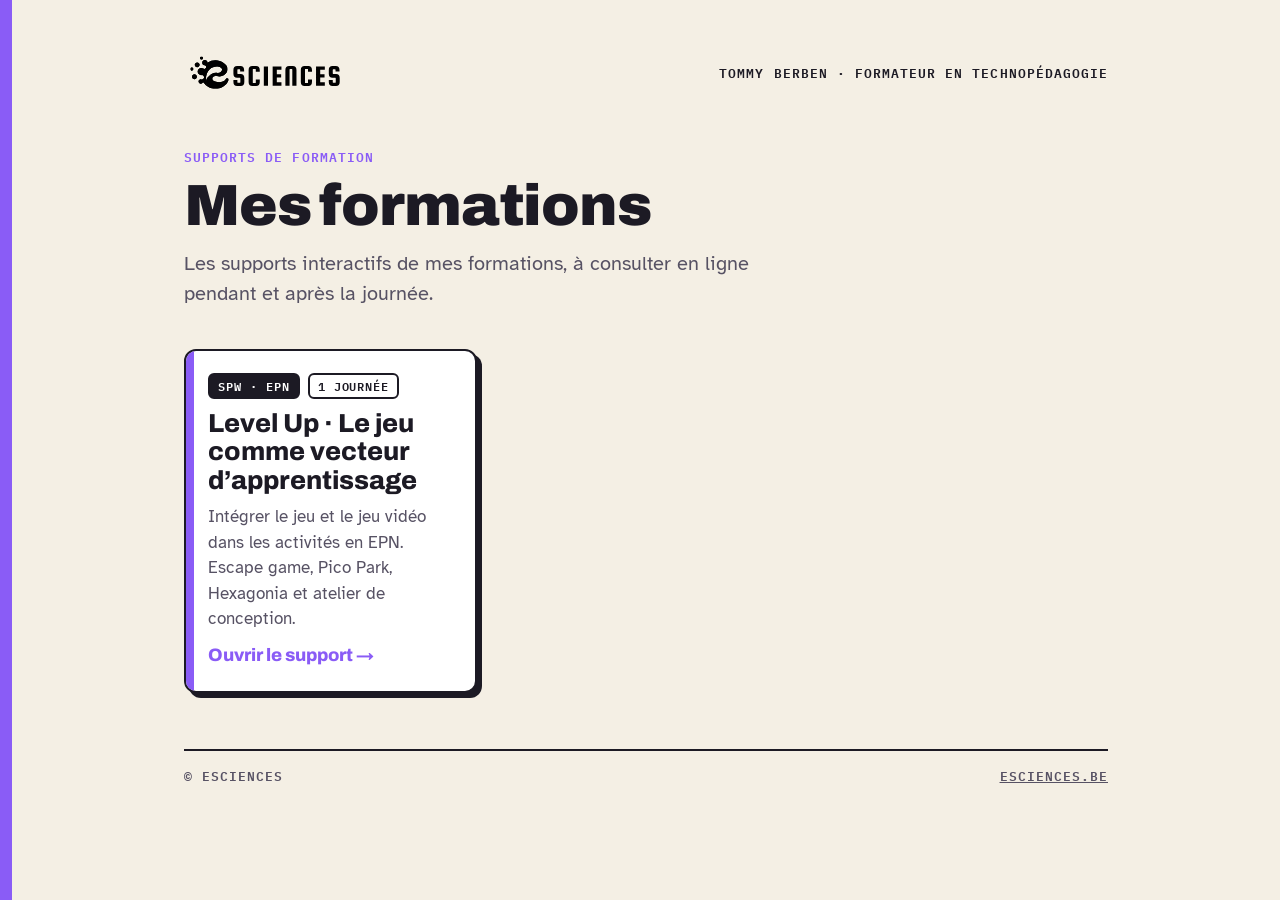
==== index.html @ e2caca7a "Ajoute le support Level Up (EPN, jeu et apprentissage) et la page d'accueil Co-Authored-By: Claude O" ====
<!DOCTYPE html>
<html lang="fr">
<head>
<meta charset="utf-8">
<meta name="viewport" content="width=device-width, initial-scale=1">
<title>Formations eSCIENCES · Tommy Berben</title>
<link rel="preconnect" href="https://fonts.googleapis.com">
<link rel="preconnect" href="https://fonts.gstatic.com" crossorigin>
<link href="https://fonts.googleapis.com/css2?family=Atkinson+Hyperlegible:wght@400;700&family=Archivo:wght@800;900&family=IBM+Plex+Mono:wght@500;600&display=swap" rel="stylesheet">
<style>
  :root{--paper:#f4efe4;--ink:#1c1a24;--ink-soft:#575264;--acc:#8a5cf6}
  *{box-sizing:border-box;margin:0;padding:0}
  body{background:var(--paper);color:var(--ink);font-family:'Atkinson Hyperlegible',system-ui,sans-serif;font-size:18px;line-height:1.5;min-height:100vh;border-left:12px solid var(--acc)}
  .wrap{max-width:980px;margin:0 auto;padding:48px 28px 64px}
  header{display:flex;justify-content:space-between;align-items:center;gap:20px;flex-wrap:wrap}
  header img{height:52px}
  .mono{font-family:'IBM Plex Mono',monospace;font-size:13px;font-weight:600;letter-spacing:.08em;text-transform:uppercase}
  .kicker{color:var(--acc);margin-top:48px}
  h1{font-family:'Archivo',sans-serif;font-weight:900;font-size:clamp(36px,6vw,58px);line-height:1.02;letter-spacing:-.02em;margin-top:8px}
  .lead{font-size:20px;max-width:640px;margin-top:14px;color:var(--ink-soft)}
  .grid{display:grid;grid-template-columns:repeat(auto-fill,minmax(290px,1fr));gap:22px;margin-top:40px}
  .card{display:flex;flex-direction:column;gap:10px;background:#fff;border:2px solid var(--ink);border-radius:12px;box-shadow:5px 5px 0 var(--ink);padding:22px;color:inherit;text-decoration:none;transition:transform .12s,box-shadow .12s;position:relative;overflow:hidden}
  .card::before{content:"";position:absolute;left:0;top:0;bottom:0;width:8px;background:var(--c,var(--acc))}
  .card:hover{transform:translate(-2px,-2px);box-shadow:7px 7px 0 var(--ink)}
  .card h2{font-family:'Archivo',sans-serif;font-weight:800;font-size:26px;line-height:1.1}
  .chips{display:flex;gap:8px;flex-wrap:wrap}
  .chip{border:2px solid var(--ink);border-radius:6px;padding:2px 8px;font-size:12px}
  .chip.on{background:var(--ink);color:#fff}
  .card p{color:var(--ink-soft);font-size:17px}
  .go{margin-top:auto;font-family:'Archivo',sans-serif;font-weight:800;color:var(--c,var(--acc))}
  footer{margin-top:56px;padding-top:16px;border-top:2px solid var(--ink);display:flex;justify-content:space-between;gap:16px;flex-wrap:wrap;color:var(--ink-soft)}
  footer a{color:inherit}
</style>
</head>
<body>
<div class="wrap">
  <header>
    <img src="assets/logo.svg" alt="eSCIENCES">
    <span class="mono">Tommy Berben · formateur en technopédagogie</span>
  </header>

  <p class="mono kicker">Supports de formation</p>
  <h1>Mes formations</h1>
  <p class="lead">Les supports interactifs de mes formations, à consulter en ligne pendant et après la journée.</p>

  <div class="grid">
    <a class="card" href="epn-jeu-apprentissage/" style="--c:#8a5cf6">
      <div class="chips"><span class="chip on mono">SPW · EPN</span><span class="chip mono">1 journée</span></div>
      <h2>Level Up · Le jeu comme vecteur d’apprentissage</h2>
      <p>Intégrer le jeu et le jeu vidéo dans les activités en EPN. Escape game, Pico Park, Hexagonia et atelier de conception.</p>
      <span class="go">Ouvrir le support →</span>
    </a>
  </div>

  <footer>
    <span class="mono">© eSCIENCES</span>
    <a class="mono" href="https://www.esciences.be">esciences.be</a>
  </footer>
</div>
</body>
</html>
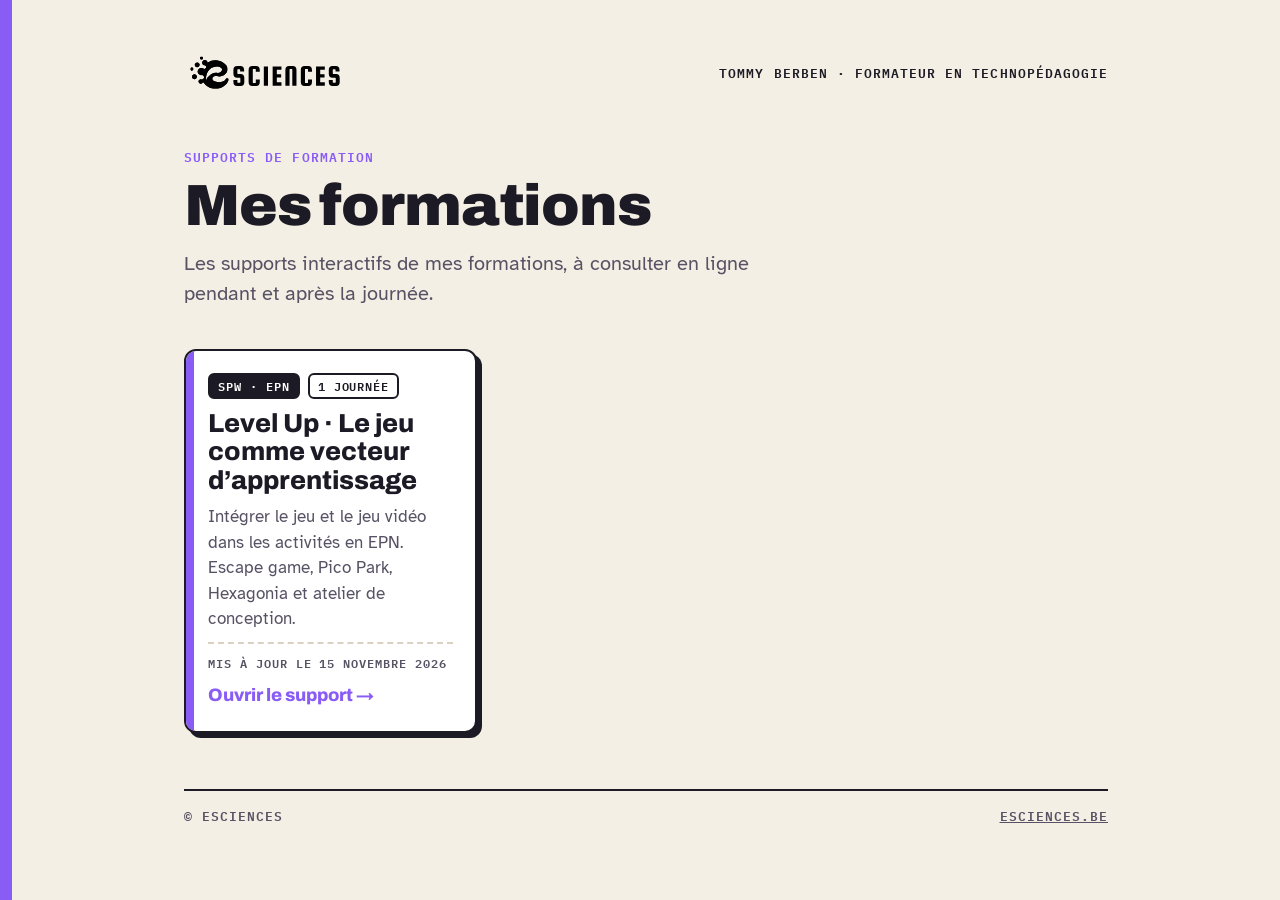
==== commit 0bafc0d4: "Affiche la date de dernière mise à jour sur les cartes de formation Co-Authored-By: Claude Opus 5.5 " ====
--- a/index.html
+++ b/index.html
@@ -27,7 +27,8 @@
   .chip{border:2px solid var(--ink);border-radius:6px;padding:2px 8px;font-size:12px}
   .chip.on{background:var(--ink);color:#fff}
   .card p{color:var(--ink-soft);font-size:17px}
-  .go{margin-top:auto;font-family:'Archivo',sans-serif;font-weight:800;color:var(--c,var(--acc))}
+  .maj{margin-top:auto;font-size:12px;color:var(--ink-soft);border-top:2px dashed #d9d2c3;padding-top:10px}
+  .go{font-family:'Archivo',sans-serif;font-weight:800;color:var(--c,var(--acc))}
   footer{margin-top:56px;padding-top:16px;border-top:2px solid var(--ink);display:flex;justify-content:space-between;gap:16px;flex-wrap:wrap;color:var(--ink-soft)}
   footer a{color:inherit}
 </style>
@@ -44,10 +45,11 @@
   <p class="lead">Les supports interactifs de mes formations, à consulter en ligne pendant et après la journée.</p>
 
   <div class="grid">
-    <a class="card" href="epn-jeu-apprentissage/" style="--c:#8a5cf6">
+    <a class="card" href="epn-jeu-apprentissage/" data-path="epn-jeu-apprentissage" style="--c:#8a5cf6">
       <div class="chips"><span class="chip on mono">SPW · EPN</span><span class="chip mono">1 journée</span></div>
       <h2>Level Up · Le jeu comme vecteur d’apprentissage</h2>
       <p>Intégrer le jeu et le jeu vidéo dans les activités en EPN. Escape game, Pico Park, Hexagonia et atelier de conception.</p>
+      <span class="maj mono">Mis à jour le <time>15 novembre 2026</time></span>
       <span class="go">Ouvrir le support →</span>
     </a>
   </div>
@@ -57,5 +59,19 @@
     <a class="mono" href="https://www.esciences.be">esciences.be</a>
   </footer>
 </div>
+<script>
+/* Date de dernière mise à jour lue dans l'historique GitHub (date écrite à la main en secours) */
+document.querySelectorAll('.card[data-path]').forEach(async card=>{
+  try{
+    const r = await fetch('https://api.github.com/repos/esciences/formations/commits?per_page=1&path='+encodeURIComponent(card.dataset.path));
+    if(!r.ok) return;
+    const [c] = await r.json(); if(!c) return;
+    const d = new Date(c.commit.committer.date);
+    const t = card.querySelector('.maj time');
+    t.dateTime = d.toISOString();
+    t.textContent = d.toLocaleDateString('fr-BE',{day:'numeric',month:'long',year:'numeric'});
+  }catch(e){}
+});
+</script>
 </body>
 </html>
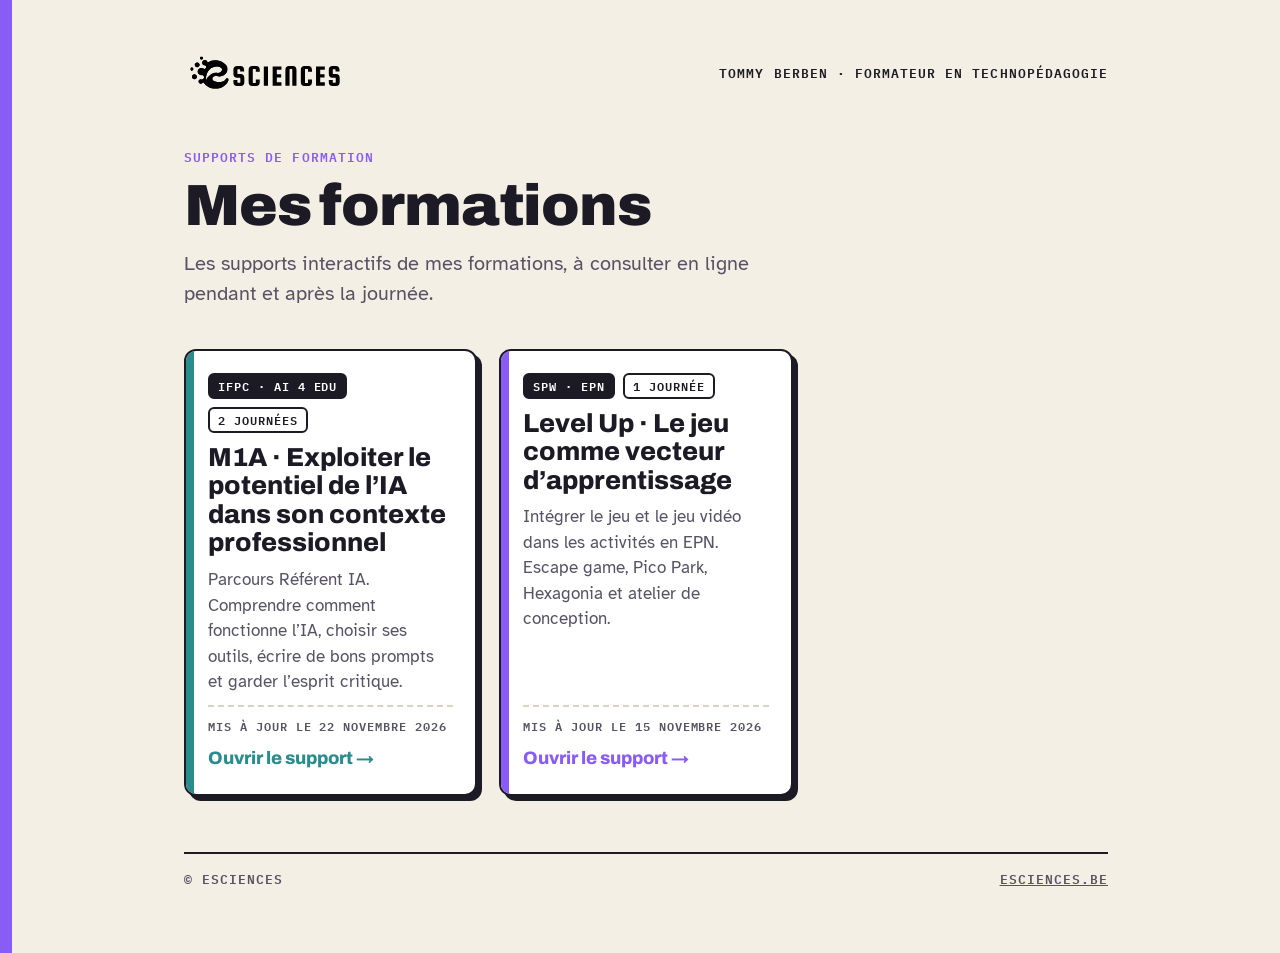
==== commit 35d1610e: "Ajoute le support M1A Référent IA (jour 1 et début du jour 2) Version publique : infographie Superti" ====
--- a/index.html
+++ b/index.html
@@ -45,6 +45,13 @@
   <p class="lead">Les supports interactifs de mes formations, à consulter en ligne pendant et après la journée.</p>
 
   <div class="grid">
+    <a class="card" href="m1a-referent-ia/" data-path="m1a-referent-ia" style="--c:#2a8c8c">
+      <div class="chips"><span class="chip on mono">IFPC · AI 4 EDU</span><span class="chip mono">2 journées</span></div>
+      <h2>M1A · Exploiter le potentiel de l’IA dans son contexte professionnel</h2>
+      <p>Parcours Référent IA. Comprendre comment fonctionne l’IA, choisir ses outils, écrire de bons prompts et garder l’esprit critique.</p>
+      <span class="maj mono">Mis à jour le <time>22 novembre 2026</time></span>
+      <span class="go">Ouvrir le support →</span>
+    </a>
     <a class="card" href="epn-jeu-apprentissage/" data-path="epn-jeu-apprentissage" style="--c:#8a5cf6">
       <div class="chips"><span class="chip on mono">SPW · EPN</span><span class="chip mono">1 journée</span></div>
       <h2>Level Up · Le jeu comme vecteur d’apprentissage</h2>
